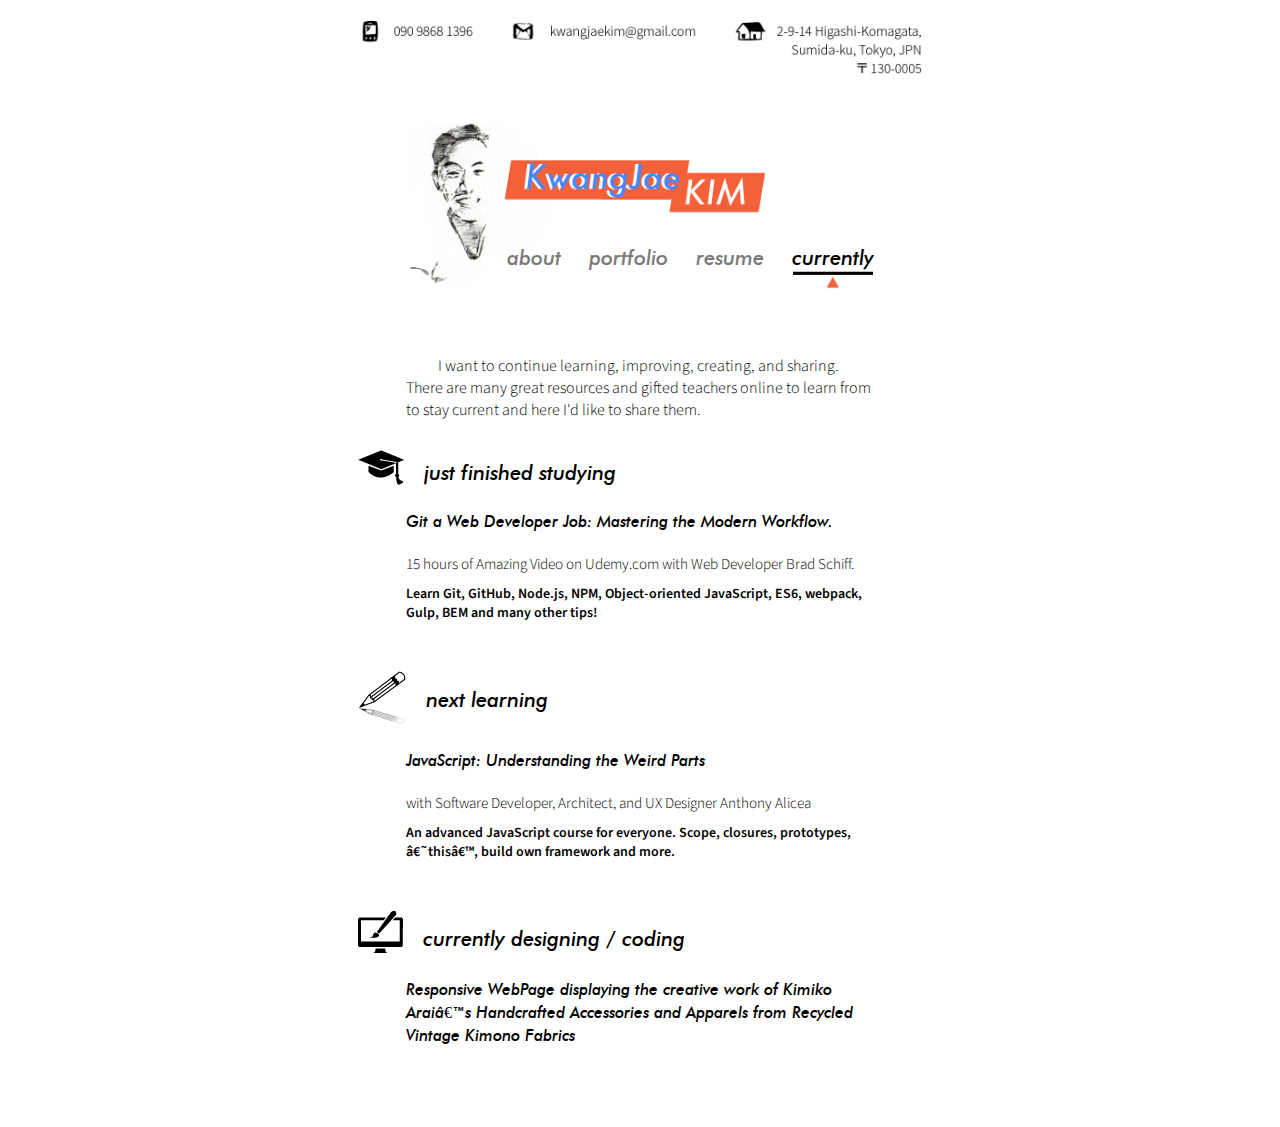
==== currently.html @ dab7b965 "General parts of About and Currently Pages finished" ====
<!DOCTYPE html>


<html>
    <head>        
        <meta name="viewport" content="width=device-width, initial-scale=1">
        <title>KJ Kim's Portfolio</title>
        <meta name="robots" content="noindex,nofollow">
        <meta name="description" content="Aspiring UX/UI Web Designer">
        <link href="https://fonts.googleapis.com/css?family=Source+Sans+Pro" rel="stylesheet">
        <link rel="stylesheet" href="css/main.css">
        <link rel="stylesheet" href="css/stylesheet_currently.css">
        <link rel="stylesheet" href="css/fonts/stylesheet.css" type="text/css" charset="utf-8" />
    </head>

    <body class="currently">
        <header class="site-header">
            <div class="wrapper">
                <div class="wrapper--565 page-section-20">
                    <img src="images/icons/site-header-contact-info.jpg">
                </div>
                    <div class="large-hero wrapper--468 page-section-40">
                        <img class="logo-kjk" src="images/icons/logo-kjk.png">
                        <nav class="large-hero--nav clearfix">
                        <ul>
                            <li><a class="about-menu" href="index.html">about</a></li>
                            <li><a class="portfolio-menu" href="#">portfolio</a></li>
                            <li><a class="resume-menu" href="#">resume</a></li>
                            <li><a class="currently-menu" href="#">currently</a><img class="currently-menu-adjustment" src="images/icons/nav-page-indicat-currently.jpg"></li>
                        </ul>
                        </nav>
                    </div>
                    <div class="small-hero clearfix">
                        <img class="kjk-logo" src="images/icons/kjk-logo-name_02.jpg">
                        <nav>
                            <ul>
                                <li><a class="about-menu" href="index.html">about</a></li>
                                <li class="border-right border-left"><a class="portfolio-menu"  href="#">portfolio</a></li>
                                <li class="border-right"><a class="resume-menu"  href="#">resume</a></li>
                                <li><a class="currently-menu"  href="#">currently</a><img src="images/icons/nav-page-indicat-currently.jpg"></li>
                            </ul>
                        </nav>
                    </div>
            </div>
        </header>
        <div class="wrapper bottom-padding-80">
            <div class="wrapper--468 page-section-60 currently-introduction-p">
                I want to continue  learning, improving, creating, and sharing. There are many great resources and gifted teachers online to learn from to stay current and here I'd like to share them.
            </div>
            <div class="wrapper--565--currently page-section-20">
                <div class="content-container--currently-img-text clearfix">
                    <img src="images/icons/currently-icons-learned.jpg">
                    <p>just finished studying</p>
                </div>
            </div>
            <div class="wrapper--468 page-section-25">
                <p class="currently-description-1">Git a Web Developer Job: Mastering the Modern Workflow.</p>
                <p class="currently-description-2">15 hours of Amazing Video on Udemy.com with Web Developer Brad Schiff.</p>
                <p class="currently-description-3">Learn Git, GitHub, Node.js, NPM, Object-oriented JavaScript, ES6, webpack, Gulp, BEM and many other tips!</p>
            </div>
            <div class="wrapper--565--currently page-section-40">    
                <div class="content-container--currently-img-text2 clearfix">
                    <img src="images/icons/currently-icons-learning.jpg">
                    <p>next learning</p>
                </div>
            </div>
            <div class="wrapper--468 page-section-25">
                <p class="currently-description-1">JavaScript: Understanding the Weird Parts</p>
                <p class="currently-description-2">with Software Developer, Architect, and UX Designer Anthony Alicea</p>
                <p class="currently-description-3">An advanced JavaScript course for everyone. Scope, closures, prototypes, ‘this’, build own framework and more.</p>
            </div>
            <div class="wrapper--565--currently page-section-40">
                <div class="content-container--currently-img-text2 clearfix">
                    <img src="images/icons/currently-icons-designing.jpg">
                    <p>currently designing / coding</p>
                </div>
            </div>
            
            <div class="wrapper--468 page-section-25">
                <p class="currently-description-1">Responsive WebPage displaying the creative work of Kimiko Arai’s Handcrafted Accessories and Apparels from Recycled Vintage Kimono Fabrics</p>
            </div>
        </div>
    </body>
</html>
---- css/main.css ----
@import url('base/_global.css');
@import url('modules/_site-header.css');
@import url('modules/_wrapper.css');
@import url('modules/_large-hero.css');
@import url('modules/_content-container.css');
@import url('modules/_page-section.css');
@import url('modules/_reveal-hide.css');
---- css/stylesheet_currently.css ----
.currently-introduction-p{
    line-height: 1.4rem;
    text-indent: 2rem;
}
.currently-description-1{
    font-size:1rem;
    font-family: 'futura_md_btmedium_italic';
    line-height: 1.4375rem;
}
.currently-description-2{
    font-size: 0.95rem;
    font-weight: 300;
    padding-top: 20px;
}
.currently-description-3{
    font-size: 0.875rem;
    font-weight: 600;
    padding-top: 10px;
    line-height: 1.1875rem;
}
---- css/fonts/stylesheet.css ----
/*! Generated by Font Squirrel (https://www.fontsquirrel.com) on May 12, 2017 */



@font-face {
    font-family: 'futura_md_btmedium_italic';
    src: url('911fonts.com_futuramediumitalic__-_911fonts.com-fonts-vbsc-webfont.woff2') format('woff2'),
         url('911fonts.com_futuramediumitalic__-_911fonts.com-fonts-vbsc-webfont.woff') format('woff');
    font-weight: normal;
    font-style: normal;
}
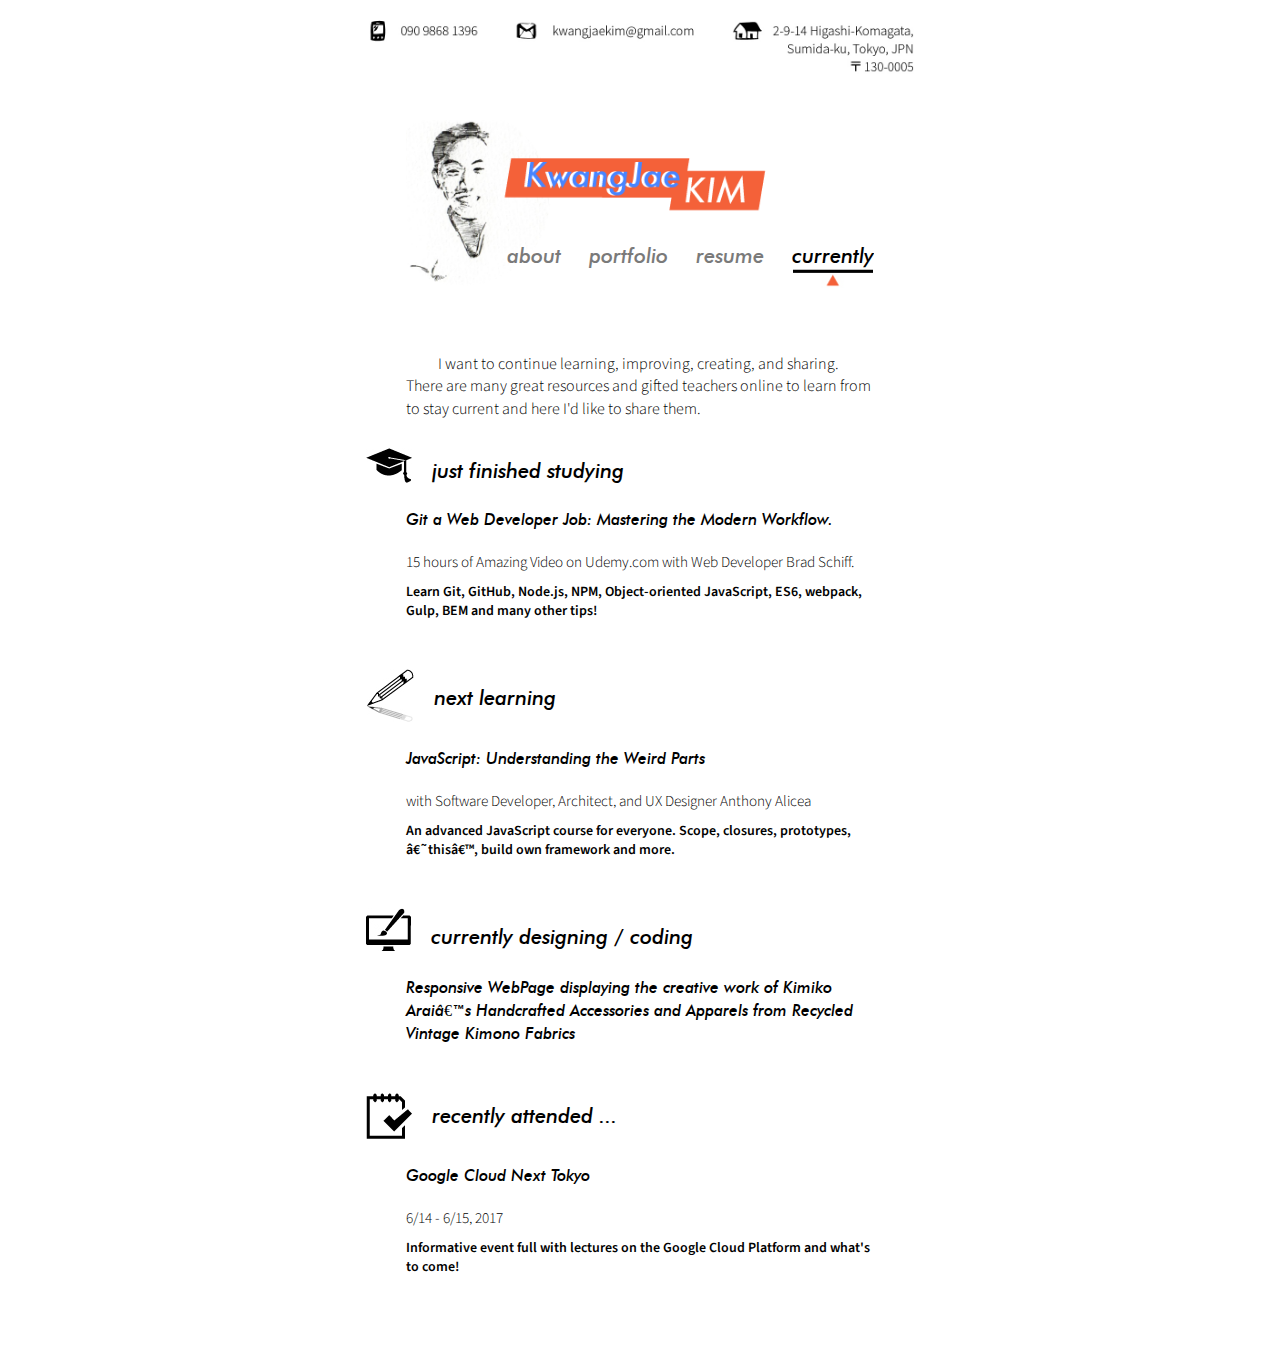
==== commit 2685a97f: "Deleted Needless photos- Organizing" ====
--- a/currently.html
+++ b/currently.html
@@ -1,6 +1,4 @@
 <!DOCTYPE html>
-
-
 <html>
     <head>        
         <meta name="viewport" content="width=device-width, initial-scale=1">
@@ -10,7 +8,7 @@
         <link href="https://fonts.googleapis.com/css?family=Source+Sans+Pro" rel="stylesheet">
         <link rel="stylesheet" href="css/main.css">
         <link rel="stylesheet" href="css/stylesheet_currently.css">
-        <link rel="stylesheet" href="css/fonts/stylesheet.css" type="text/css" charset="utf-8" />
+        <link rel="stylesheet" href="css/fonts/stylesheet.css" type="text/css" charset="utf-8"/>
     </head>
 
     <body class="currently">
@@ -19,66 +17,85 @@
                 <div class="wrapper--565 page-section-20">
                     <img src="images/icons/site-header-contact-info.jpg">
                 </div>
-                    <div class="large-hero wrapper--468 page-section-40">
-                        <img class="logo-kjk" src="images/icons/logo-kjk.png">
-                        <nav class="large-hero--nav clearfix">
+                <div class="large-hero wrapper--468 page-section-40">
+                    <img class="logo-kjk" src="images/icons/logo-kjk.png">
+                    <nav class="large-hero--nav clearfix">
                         <ul>
                             <li><a class="about-menu" href="index.html">about</a></li>
-                            <li><a class="portfolio-menu" href="#">portfolio</a></li>
-                            <li><a class="resume-menu" href="#">resume</a></li>
-                            <li><a class="currently-menu" href="#">currently</a><img class="currently-menu-adjustment" src="images/icons/nav-page-indicat-currently.jpg"></li>
+                            <li><a class="portfolio-menu" href="portfolio.html">portfolio</a></li>
+                            <li><a class="resume-menu" href="resume.html">resume</a></li>
+                            <li><a class="currently-menu" href="currently.html">currently</a><img class="currently-menu-adjustment" src="images/icons/nav-page-indicat-currently.jpg"></li>
                         </ul>
-                        </nav>
-                    </div>
-                    <div class="small-hero clearfix">
-                        <img class="kjk-logo" src="images/icons/kjk-logo-name_02.jpg">
-                        <nav>
-                            <ul>
-                                <li><a class="about-menu" href="index.html">about</a></li>
-                                <li class="border-right border-left"><a class="portfolio-menu"  href="#">portfolio</a></li>
-                                <li class="border-right"><a class="resume-menu"  href="#">resume</a></li>
-                                <li><a class="currently-menu"  href="#">currently</a><img src="images/icons/nav-page-indicat-currently.jpg"></li>
-                            </ul>
-                        </nav>
-                    </div>
+                    </nav><!-- end responsive large screen size nav layout -->
+                </div>
+                <div class="small-hero clearfix">
+                    <img class="kjk-logo" src="images/icons/kjk-logo-name_02.jpg">
+                    <nav>
+                        <ul>
+                            <li><a class="about-menu" href="index.html">about</a></li>
+                            <li class="border-right border-left"><a class="portfolio-menu"  href="portfolio.html">portfolio</a></li>
+                            <li class="border-right"><a class="resume-menu"  href="resume.html">resume</a></li>
+                            <li><a class="currently-menu"  href="currently.html">currently</a><img class="currently-menu-adjustment-small"  src="images/icons/nav-page-indicat-currently.jpg"></li>
+                        </ul>
+                    </nav><!-- end responsive small screen size nav layout -->
+                </div>
             </div>
-        </header>
+        </header><!-- end site-header with navigation and logo section-->
+        
         <div class="wrapper bottom-padding-80">
             <div class="wrapper--468 page-section-60 currently-introduction-p">
                 I want to continue  learning, improving, creating, and sharing. There are many great resources and gifted teachers online to learn from to stay current and here I'd like to share them.
-            </div>
+            </div><!-- site-intro -->
+            
             <div class="wrapper--565--currently page-section-20">
                 <div class="content-container--currently-img-text clearfix">
                     <img src="images/icons/currently-icons-learned.jpg">
                     <p>just finished studying</p>
                 </div>
-            </div>
+            </div><!-- end of 'Just Finished' icon -->
+            
             <div class="wrapper--468 page-section-25">
                 <p class="currently-description-1">Git a Web Developer Job: Mastering the Modern Workflow.</p>
                 <p class="currently-description-2">15 hours of Amazing Video on Udemy.com with Web Developer Brad Schiff.</p>
                 <p class="currently-description-3">Learn Git, GitHub, Node.js, NPM, Object-oriented JavaScript, ES6, webpack, Gulp, BEM and many other tips!</p>
-            </div>
+            </div><!-- end of 'Just Finished' item -->
+            
             <div class="wrapper--565--currently page-section-40">    
                 <div class="content-container--currently-img-text2 clearfix">
                     <img src="images/icons/currently-icons-learning.jpg">
                     <p>next learning</p>
                 </div>
-            </div>
+            </div><!-- end of 'Next Learning' icon -->
+            
             <div class="wrapper--468 page-section-25">
                 <p class="currently-description-1">JavaScript: Understanding the Weird Parts</p>
                 <p class="currently-description-2">with Software Developer, Architect, and UX Designer Anthony Alicea</p>
                 <p class="currently-description-3">An advanced JavaScript course for everyone. Scope, closures, prototypes, ‘this’, build own framework and more.</p>
-            </div>
+            </div><!-- end of 'Just Finished' item -->
+            
             <div class="wrapper--565--currently page-section-40">
                 <div class="content-container--currently-img-text2 clearfix">
                     <img src="images/icons/currently-icons-designing.jpg">
                     <p>currently designing / coding</p>
                 </div>
-            </div>
+            </div><!-- end of 'Currently Designing / Coding' icon -->
             
             <div class="wrapper--468 page-section-25">
                 <p class="currently-description-1">Responsive WebPage displaying the creative work of Kimiko Arai’s Handcrafted Accessories and Apparels from Recycled Vintage Kimono Fabrics</p>
-            </div>
-        </div>
+            </div><!-- end of 'Currently Designing / Coding' item -->
+            
+            <div class="wrapper--565--currently page-section-40">
+                <div class="content-container--currently-img-text clearfix">
+                    <img src="images/icons/currently-icon-attended_event.png">
+                    <p>recently attended ...</p>
+                </div>
+            </div><!-- end of 'Recently Attended...' icon -->
+            
+            <div class="wrapper--468 page-section-25">
+                <p class="currently-description-1">Google Cloud Next Tokyo</p>
+                <p class="currently-description-2">6/14 - 6/15, 2017</p>
+                <p class="currently-description-3">Informative event full with lectures on the Google Cloud Platform and what's to come!</p>
+            </div><!-- end of 'Just Finished' item -->
+        </div><!-- end of Main Content Wrapper -->
     </body>
 </html>
--- a/css/main.css
+++ b/css/main.css
@@ -4,4 +4,5 @@
 @import url('modules/_large-hero.css');
 @import url('modules/_content-container.css');
 @import url('modules/_page-section.css');
-@import url('modules/_reveal-hide.css');+@import url('modules/_toggle.css');
+@import url('modules/_modal.css');--- a/css/stylesheet_currently.css
+++ b/css/stylesheet_currently.css
@@ -17,5 +17,4 @@
     font-weight: 600;
     padding-top: 10px;
     line-height: 1.1875rem;
-}
-
+}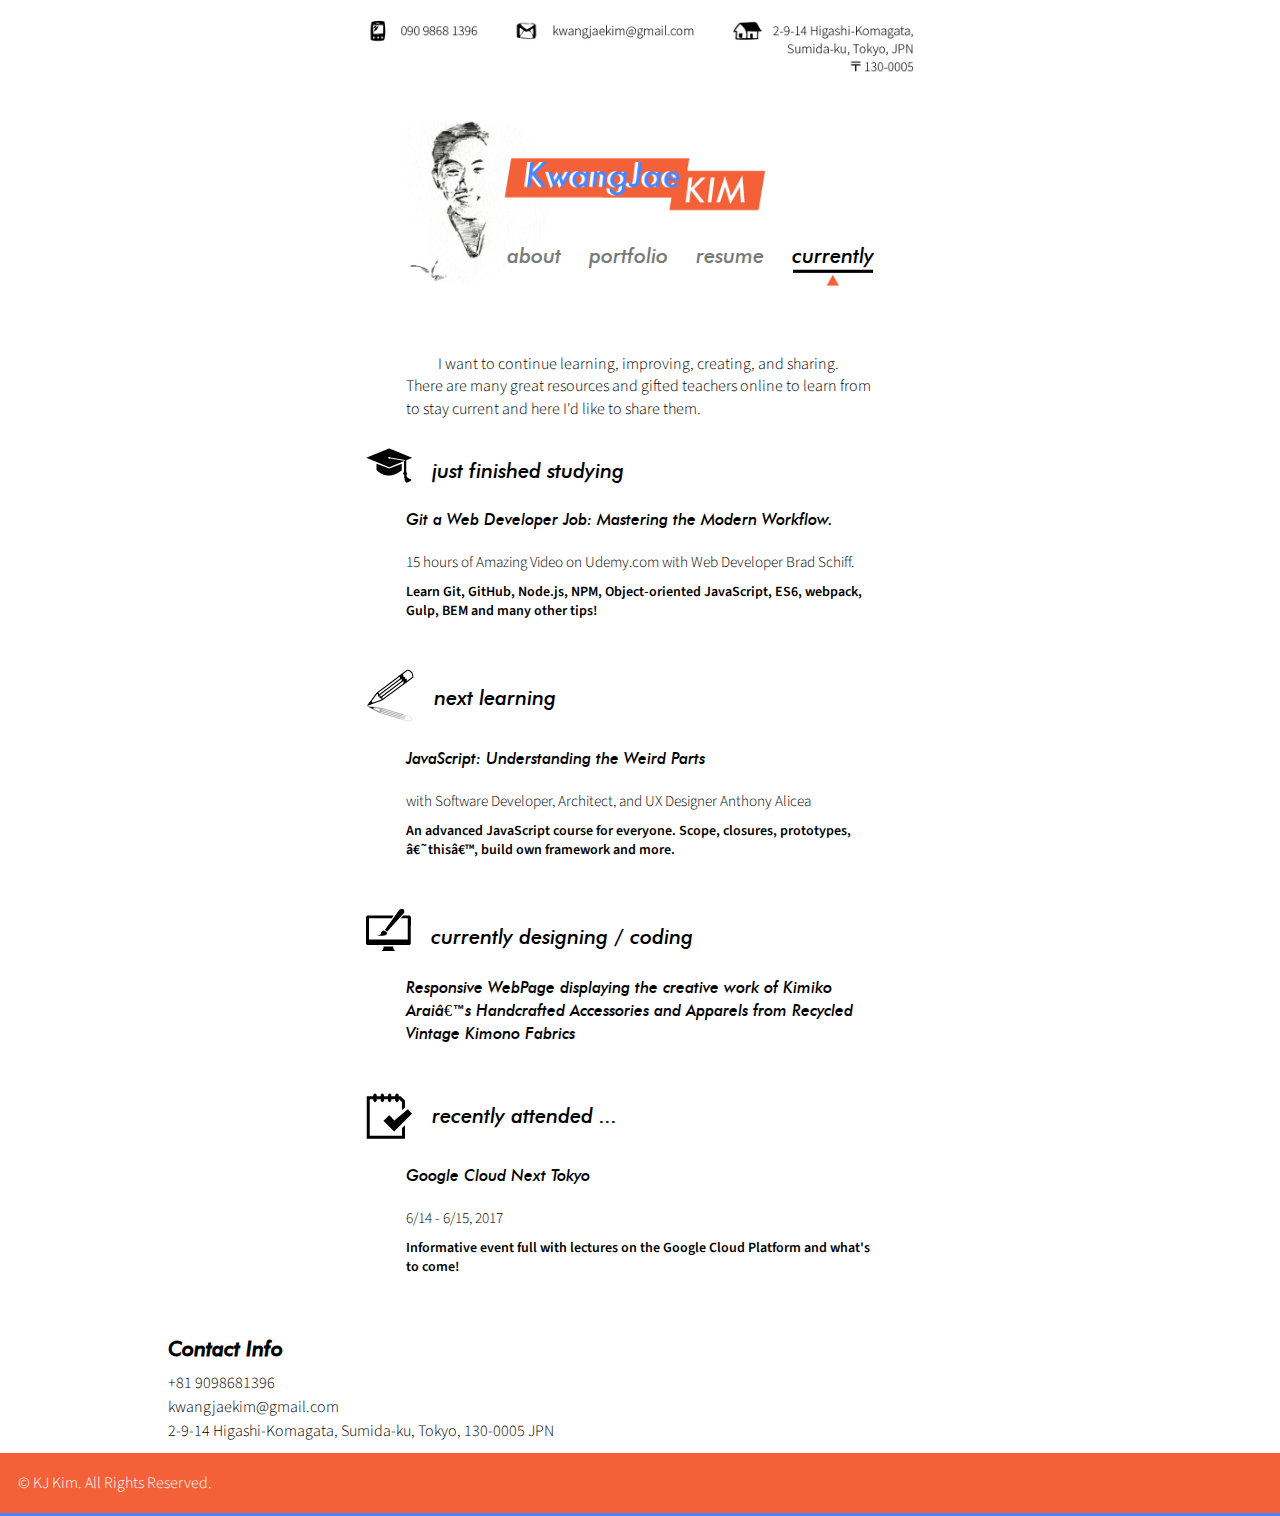
==== commit e709d66b: "Portfolio finished!" ====
--- a/currently.html
+++ b/currently.html
@@ -42,7 +42,7 @@
             </div>
         </header><!-- end site-header with navigation and logo section-->
         
-        <div class="wrapper bottom-padding-80">
+        <div class="wrapper bottom-padding-60">
             <div class="wrapper--468 page-section-60 currently-introduction-p">
                 I want to continue  learning, improving, creating, and sharing. There are many great resources and gifted teachers online to learn from to stay current and here I'd like to share them.
             </div><!-- site-intro -->
@@ -97,5 +97,16 @@
                 <p class="currently-description-3">Informative event full with lectures on the Google Cloud Platform and what's to come!</p>
             </div><!-- end of 'Just Finished' item -->
         </div><!-- end of Main Content Wrapper -->
+        
+        
+        <footer class="contact-info-footer">
+            <div class="wrapper bottom-padding-10">
+                <h1 class="bottom-padding-10">Contact Info</h1>
+                <p>+81 9098681396</p>
+                <p>kwangjaekim@gmail.com</p>
+                <p>2-9-14 Higashi-Komagata, Sumida-ku, Tokyo, 130-0005 JPN</p>
+            </div>
+            <p class="orange-background">&copy; KJ Kim. All Rights Reserved.</p>
+        </footer>
     </body>
 </html>
--- a/css/main.css
+++ b/css/main.css
@@ -5,4 +5,5 @@
 @import url('modules/_content-container.css');
 @import url('modules/_page-section.css');
 @import url('modules/_toggle.css');
-@import url('modules/_modal.css');+@import url('modules/_modal.css');
+@import url('modules/_footer.css');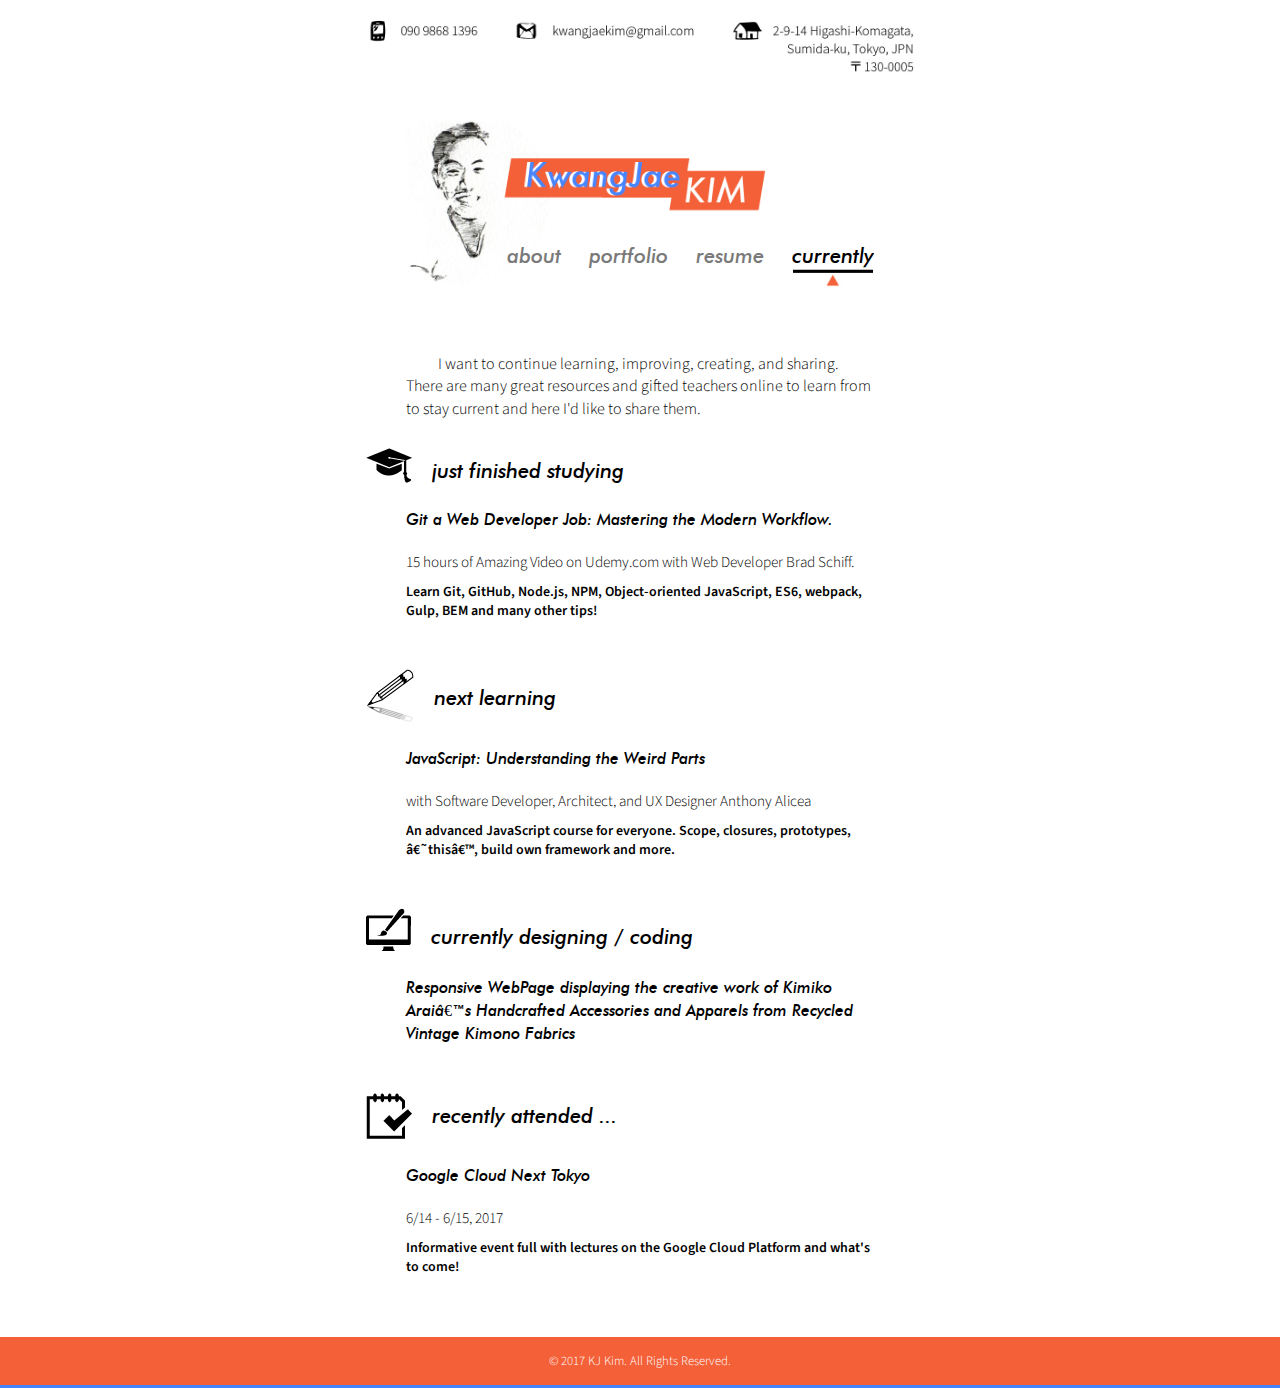
==== commit 7baff0d7: "Portfolio Completed" ====
--- a/currently.html
+++ b/currently.html
@@ -100,13 +100,15 @@
         
         
         <footer class="contact-info-footer">
-            <div class="wrapper bottom-padding-10">
+            <div class="wrapper bottom-padding-10 display-small-screen">
                 <h1 class="bottom-padding-10">Contact Info</h1>
                 <p>+81 9098681396</p>
                 <p>kwangjaekim@gmail.com</p>
                 <p>2-9-14 Higashi-Komagata, Sumida-ku, Tokyo, 130-0005 JPN</p>
             </div>
-            <p class="orange-background">&copy; KJ Kim. All Rights Reserved.</p>
+            <div class="orange-background">
+                <p class="wrapper--549 footer-bottom">&copy; 2017 KJ Kim. All Rights Reserved.</p>
+            </div>
         </footer>
     </body>
 </html>
